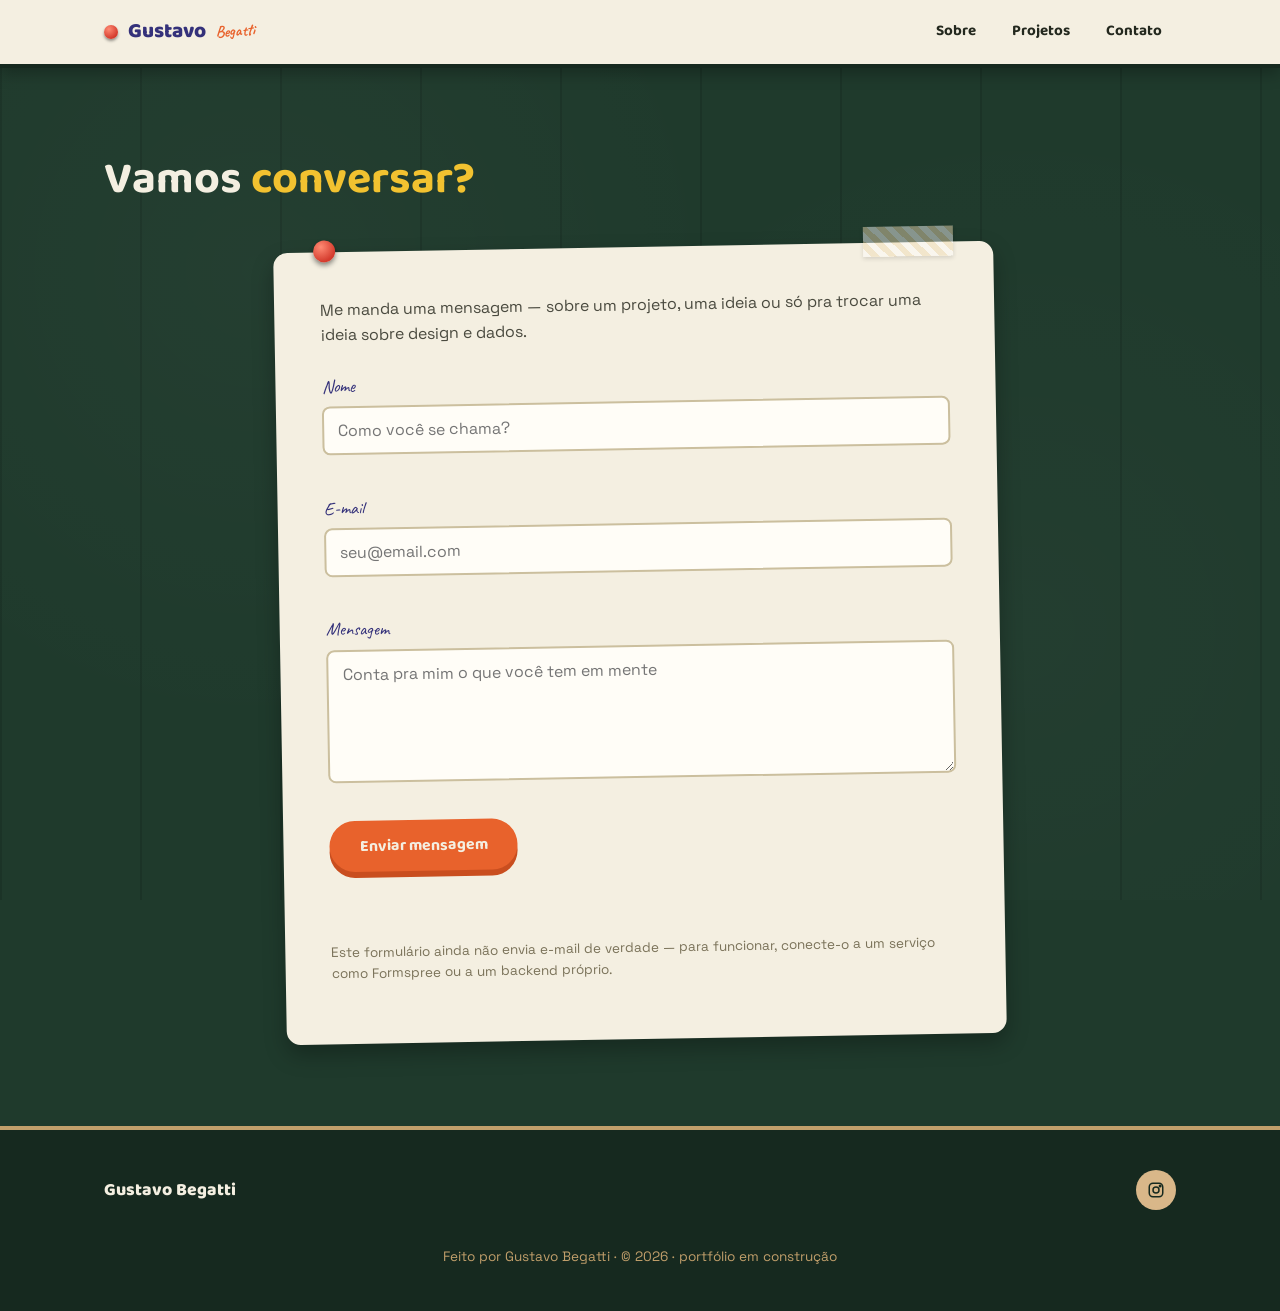
==== pages/contato.html @ 50f49661 "Cria a estrutura inicial das paginas e estilos do mural" ====
<!DOCTYPE html>
<html lang="pt-BR">
<head>
  <meta charset="UTF-8">
  <meta name="viewport" content="width=device-width, initial-scale=1.0">
  <title>Contato — Gustavo Begatti</title>
  <meta name="description" content="Entre em contato com Gustavo Begatti.">
  <link rel="stylesheet" href="../css/style.css">
</head>
<body class="fundo-corticha">

  <!-- ===================== CABEÇALHO ===================== -->
  <header class="cabecalho">
    <div class="container">
      <a href="../index.html" class="marca">
        <span class="pino" aria-hidden="true"></span>
        Gustavo <span class="assinatura">Begatti</span>
      </a>

      <button class="menu-toggle" id="menuToggle" aria-expanded="false" aria-controls="navPrincipal">
        <span></span><span></span><span></span>
        <span class="visually-hidden">Abrir menu</span>
      </button>

      <nav class="nav-principal" id="navPrincipal" aria-label="Navegação principal">
        <ul>
          <li><a href="../index.html">Sobre</a></li>
          <li><a href="projetos.html">Projetos</a></li>
          <li><a href="contato.html" aria-current="page">Contato</a></li>
        </ul>
      </nav>
    </div>
  </header>

  <main>

    <!-- ===================== CONTATO ===================== -->
    <section class="secao" aria-label="Contato">
      <div class="container">
        <div class="secao-cabecalho">
          <h2 class="secao-titulo">Vamos <span class="marcador">conversar?</span></h2>
        </div>

        <div class="contato-caixa cartao-papel">
          <span class="fita" aria-hidden="true"></span>
          <span class="pino-vermelho" aria-hidden="true"></span>
          <p class="contato-lead">Me manda uma mensagem — sobre um projeto, uma ideia ou só pra trocar uma ideia sobre design e dados.</p>

          <form class="formulario" id="formContato" action="#" method="post" novalidate>
            <div class="campo">
              <label for="nome">Nome</label>
              <input type="text" id="nome" name="nome" placeholder="Como você se chama?">
              <span class="erro-campo" id="erro-nome"></span>
            </div>
            <div class="campo">
              <label for="email">E-mail</label>
              <input type="email" id="email" name="email" placeholder="seu@email.com">
              <span class="erro-campo" id="erro-email"></span>
            </div>
            <div class="campo">
              <label for="mensagem">Mensagem</label>
              <textarea id="mensagem" name="mensagem" rows="5" placeholder="Conta pra mim o que você tem em mente"></textarea>
              <span class="erro-campo" id="erro-mensagem"></span>
            </div>
            <button type="submit" class="botao-enviar">Enviar mensagem</button>
            <p class="form-feedback" id="formFeedback"></p>
            <p class="form-aviso">Este formulário ainda não envia e-mail de verdade — para funcionar, conecte-o a um serviço como Formspree ou a um backend próprio.</p>
          </form>
        </div>
      </div>
    </section>

  </main>

  <!-- ===================== RODAPÉ ===================== -->
  <footer class="rodape">
    <div class="container">
      <span class="rodape-marca">Gustavo Begatti</span>

      <ul class="rodape-redes">
        <li>
          <a href="https://instagram.com/gustavo_begatt" target="_blank" rel="noopener noreferrer" aria-label="Instagram de Gustavo">
            <svg viewBox="0 0 24 24" fill="none" stroke="currentColor" stroke-width="2"><rect x="3" y="3" width="18" height="18" rx="5"/><circle cx="12" cy="12" r="4"/><circle cx="17.5" cy="6.5" r="1"/></svg>
          </a>
        </li>
      </ul>

      <p class="rodape-copy">Feito por Gustavo Begatti · © 2026 · portfólio em construção</p>
    </div>
  </footer>

  <script src="../js/script.js" defer></script>
</body>
</html>
---- css/style.css ----
/* =========================================================
   Gustavo Begatti — Portfólio
   Estética: mural de cortiça / scrapbook
   ========================================================= */

@import url('https://fonts.googleapis.com/css2?family=Baloo+2:wght@500;700;800&family=Space+Grotesk:wght@400;500;700&family=Caveat:wght@600;700&display=swap');

:root {
  /* Paleta */
  --verde-quadro: #1f3a2c;
  --verde-quadro-escuro: #16291f;
  --cortica: #d9b789;
  --cortica-escura: #c19f6b;
  --creme: #f4efe1;
  --laranja: #e8622c;
  --laranja-escuro: #c94e1f;
  --azul-tinta: #34317a;
  --amarelo: #f2c230;
  --vermelho-pin: #d43b2d;
  --texto: #23281e;
  --texto-claro: #f4efe1;

  /* Tipografia */
  --fonte-display: 'Baloo 2', system-ui, sans-serif;
  --fonte-corpo: 'Space Grotesk', system-ui, sans-serif;
  --fonte-mao: 'Caveat', cursive;

  --largura-max: 1120px;
  --radius-papel: 14px;
}

*, *::before, *::after { box-sizing: border-box; }

html {
  scroll-behavior: smooth;
}

@media (prefers-reduced-motion: reduce) {
  html { scroll-behavior: auto; }
  *, *::before, *::after {
    animation-duration: 0.01ms !important;
    animation-iteration-count: 1 !important;
    transition-duration: 0.01ms !important;
  }
}

body {
  margin: 0;
  font-family: var(--fonte-corpo);
  color: var(--texto);
  background: var(--verde-quadro);
  line-height: 1.55;
}

img { max-width: 100%; display: block; }

a {
  color: inherit;
  text-decoration: none;
}

h1, h2, h3, h4 {
  font-family: var(--fonte-display);
  margin: 0;
  line-height: 1.05;
}

p { margin: 0 0 1em; }

.container {
  width: 100%;
  max-width: var(--largura-max);
  margin: 0 auto;
  padding: 0 24px;
}

.visually-hidden {
  position: absolute;
  width: 1px; height: 1px;
  overflow: hidden;
  clip: rect(0 0 0 0);
  white-space: nowrap;
}

:focus-visible {
  outline: 3px solid var(--amarelo);
  outline-offset: 3px;
}

.rotulo {
  font-family: var(--fonte-mao);
  font-size: 1.4rem;
  color: var(--laranja);
  font-weight: 700;
}

/* =========================================================
   Textura de fundo — parede de cortiça
   ========================================================= */

.fundo-corticha {
  background-color: var(--verde-quadro);
  background-image:
    radial-gradient(circle at 20% 30%, rgba(255,255,255,0.025) 0, transparent 40%),
    radial-gradient(circle at 80% 70%, rgba(255,255,255,0.02) 0, transparent 45%),
    repeating-linear-gradient(90deg, rgba(0,0,0,0.12) 0 2px, transparent 2px 140px);
  background-attachment: fixed;
}

/* =========================================================
   Cabeçalho / Navegação
   ========================================================= */

.cabecalho {
  position: sticky;
  top: 0;
  z-index: 50;
  background: var(--creme);
  border-bottom: 4px solid var(--verde-quadro-escuro);
  box-shadow: 0 6px 14px rgba(0,0,0,0.25);
}

.cabecalho .container {
  display: flex;
  align-items: center;
  justify-content: space-between;
  padding-top: 12px;
  padding-bottom: 12px;
}

.marca {
  display: flex;
  align-items: center;
  gap: 10px;
  font-family: var(--fonte-display);
  font-weight: 800;
  font-size: 1.3rem;
  color: var(--azul-tinta);
}

.marca .pino {
  width: 14px;
  height: 14px;
  border-radius: 50%;
  background: radial-gradient(circle at 35% 30%, #ff8a73, var(--vermelho-pin) 70%);
  box-shadow: 0 2px 3px rgba(0,0,0,0.4);
  flex-shrink: 0;
}

.marca .assinatura {
  font-family: var(--fonte-mao);
  color: var(--laranja);
  font-size: 1rem;
  transform: rotate(-4deg);
}

.menu-toggle {
  display: none;
  flex-direction: column;
  gap: 5px;
  background: none;
  border: 2px solid var(--verde-quadro);
  border-radius: 8px;
  padding: 8px 10px;
  cursor: pointer;
}
.menu-toggle span {
  width: 22px;
  height: 3px;
  background: var(--verde-quadro);
  border-radius: 2px;
}

.nav-principal ul {
  list-style: none;
  display: flex;
  gap: 8px;
  margin: 0;
  padding: 0;
}

.nav-principal a {
  display: inline-block;
  font-family: var(--fonte-display);
  font-weight: 700;
  font-size: 0.95rem;
  color: var(--texto);
  padding: 8px 14px;
  border-radius: 999px;
  transition: background 0.2s ease, color 0.2s ease, transform 0.15s ease;
}

.nav-principal a:hover,
.nav-principal a:focus-visible {
  background: var(--laranja);
  color: var(--creme);
  transform: translateY(-2px);
}

/* =========================================================
   Elementos de "mural": fita, pino, papel rasgado
   ========================================================= */

.fita {
  position: absolute;
  width: 90px;
  height: 30px;
  background: repeating-linear-gradient(45deg, rgba(255,255,255,0.55) 0 6px, rgba(240,220,180,0.55) 6px 12px);
  opacity: 0.85;
  box-shadow: 0 2px 4px rgba(0,0,0,0.15);
}

.pino-vermelho {
  position: absolute;
  width: 22px;
  height: 22px;
  border-radius: 50%;
  background: radial-gradient(circle at 35% 30%, #ff8a73, var(--vermelho-pin) 70%);
  box-shadow: 0 3px 5px rgba(0,0,0,0.45);
  z-index: 3;
}

.cartao-papel {
  background: var(--creme);
  border-radius: var(--radius-papel);
  box-shadow: 0 10px 22px rgba(0,0,0,0.28);
  position: relative;
}

/* =========================================================
   Hero / Sobre
   ========================================================= */

.hero {
  padding: 72px 0 96px;
  position: relative;
  overflow: hidden;
}

.hero-quadro {
  position: relative;
  padding: 56px 40px;
  border-radius: 22px;
  background: var(--cortica);
  background-image:
    radial-gradient(circle, rgba(0,0,0,0.09) 1px, transparent 1.4px);
  background-size: 9px 9px;
  border: 10px solid #8a5a30;
  box-shadow: 0 20px 45px rgba(0,0,0,0.4), inset 0 0 0 2px rgba(255,255,255,0.08);
}

.hero-selo {
  position: absolute;
  top: -26px;
  left: -18px;
  width: 118px;
  height: 118px;
  transform: rotate(-14deg);
  z-index: 4;
}

.hero-nota {
  position: absolute;
  top: -20px;
  right: 24px;
  width: 150px;
  background: #fbe98a;
  padding: 14px 14px 30px;
  transform: rotate(4deg);
  box-shadow: 0 8px 16px rgba(0,0,0,0.3);
  font-family: var(--fonte-mao);
  font-size: 1.15rem;
  color: #4a3a10;
  line-height: 1.15;
}
.hero-nota .pino-vermelho { top: -14px; left: 50%; transform: translateX(-50%); }

.hero-conteudo {
  display: grid;
  grid-template-columns: 260px 1fr;
  gap: 44px;
  align-items: center;
  margin-top: 40px;
}

.hero-titulo {
  font-size: clamp(2.4rem, 6vw, 4.2rem);
  color: var(--azul-tinta);
  -webkit-text-stroke: 2px var(--amarelo);
  paint-order: stroke fill;
  letter-spacing: 0.5px;
}

.hero-titulo .destaque {
  color: var(--laranja);
  -webkit-text-stroke: 2px var(--creme);
}

.hero-cargo {
  display: inline-block;
  margin-top: 14px;
  background: var(--verde-quadro);
  color: var(--creme);
  font-family: var(--fonte-display);
  font-weight: 700;
  padding: 8px 18px;
  border-radius: 999px;
  transform: rotate(-2deg);
  font-size: 0.95rem;
}

.hero-bio {
  margin-top: 20px;
  font-size: 1.05rem;
  max-width: 46ch;
  color: var(--texto);
}

.hero-bio strong { color: var(--laranja-escuro); }

.hero-idade {
  position: absolute;
  bottom: -18px;
  right: -14px;
  background: var(--amarelo);
  color: var(--texto);
  font-family: var(--fonte-display);
  font-weight: 800;
  font-size: 1.6rem;
  width: 92px;
  height: 92px;
  border-radius: 50%;
  display: flex;
  align-items: center;
  justify-content: center;
  text-align: center;
  transform: rotate(8deg);
  box-shadow: 0 8px 16px rgba(0,0,0,0.35);
  border: 3px dashed var(--laranja-escuro);
  z-index: 4;
}
.hero-idade span { display: block; font-size: 0.7rem; font-family: var(--fonte-corpo); font-weight: 700; }

/* Foto polaroid */
.polaroid {
  position: relative;
  background: #fff;
  padding: 14px 14px 46px;
  border-radius: 4px;
  box-shadow: 0 16px 30px rgba(0,0,0,0.4);
  transform: rotate(-5deg);
  transition: transform 0.25s ease;
}
.polaroid:hover { transform: rotate(-2deg) scale(1.02); }

.polaroid .foto-placeholder {
  aspect-ratio: 4 / 5;
  width: 100%;
  border-radius: 2px;
  background:
    linear-gradient(135deg, var(--laranja) 0%, var(--azul-tinta) 100%);
  display: flex;
  align-items: center;
  justify-content: center;
  color: var(--creme);
  font-family: var(--fonte-display);
  font-weight: 800;
  font-size: 3rem;
}

.polaroid figcaption {
  position: absolute;
  bottom: 10px;
  left: 0;
  right: 0;
  text-align: center;
  font-family: var(--fonte-mao);
  font-size: 1.2rem;
  color: #333;
}

.polaroid .fita {
  top: -14px;
  left: 50%;
  transform: translateX(-50%) rotate(-3deg);
}

/* =========================================================
   Seções gerais
   ========================================================= */

.secao {
  padding: 88px 0;
  position: relative;
}

.secao-cabecalho {
  margin-bottom: 44px;
  position: relative;
  display: inline-block;
}

.secao-titulo {
  font-size: clamp(2rem, 4vw, 2.8rem);
  color: var(--creme);
}

.secao-titulo .marcador {
  color: var(--amarelo);
}

.secao-descricao {
  color: var(--cortica);
  max-width: 60ch;
  margin-top: 10px;
  font-size: 1.02rem;
}

/* =========================================================
   Projetos
   ========================================================= */

.grade-projetos {
  display: grid;
  grid-template-columns: repeat(3, 1fr);
  gap: 34px;
}

.card-projeto {
  padding: 30px 26px 28px;
  display: flex;
  flex-direction: column;
  gap: 14px;
  min-height: 340px;
}

.card-projeto:nth-child(1) { transform: rotate(-2deg); }
.card-projeto:nth-child(2) { transform: rotate(1.5deg); }
.card-projeto:nth-child(3) { transform: rotate(-1deg); }

.card-projeto:hover { transform: translateY(-6px) rotate(0deg); transition: transform 0.25s ease; }

.card-projeto .fita { top: -14px; left: 24px; transform: rotate(-8deg); }

.card-categoria {
  align-self: flex-start;
  font-family: var(--fonte-display);
  font-weight: 700;
  font-size: 0.78rem;
  letter-spacing: 0.4px;
  text-transform: uppercase;
  color: var(--creme);
  padding: 5px 12px;
  border-radius: 999px;
}

.card-projeto[data-cat="design"] .card-categoria { background: var(--laranja); }
.card-projeto[data-cat="banco"] .card-categoria { background: var(--azul-tinta); }
.card-projeto[data-cat="dados"] .card-categoria { background: var(--verde-quadro); }

.card-projeto .icone {
  width: 46px;
  height: 46px;
}

.card-projeto h3 {
  font-size: 1.4rem;
  color: var(--texto);
}

.card-projeto p {
  color: #4a4a3f;
  font-size: 0.96rem;
  flex-grow: 1;
}

.card-projeto .ver-pdf {
  align-self: flex-start;
  font-family: var(--fonte-display);
  font-weight: 700;
  font-size: 0.9rem;
  color: var(--laranja-escuro);
  border-bottom: 2px solid var(--laranja-escuro);
  padding-bottom: 2px;
}
.card-projeto .ver-pdf:hover { color: var(--verde-quadro); border-color: var(--verde-quadro); }

/* =========================================================
   Contato
   ========================================================= */

.contato-caixa {
  position: relative;
  padding: 46px;
  max-width: 720px;
  margin: 0 auto;
  transform: rotate(-1deg);
}

.contato-caixa .fita { top: -16px; right: 40px; }
.contato-caixa .pino-vermelho { top: -12px; left: 40px; }

.contato-lead {
  color: #4a4a3f;
  margin-bottom: 24px;
}

.formulario {
  display: grid;
  gap: 18px;
}

.campo {
  display: flex;
  flex-direction: column;
  gap: 6px;
}

.campo label {
  font-family: var(--fonte-mao);
  font-size: 1.15rem;
  color: var(--azul-tinta);
}

.campo input,
.campo textarea {
  font-family: var(--fonte-corpo);
  font-size: 1rem;
  padding: 12px 14px;
  border: 2px solid #cbbf9e;
  border-radius: 8px;
  background: #fffdf7;
  color: var(--texto);
  resize: vertical;
}

.campo input:focus,
.campo textarea:focus {
  border-color: var(--laranja);
}

.botao-enviar {
  justify-self: start;
  font-family: var(--fonte-display);
  font-weight: 700;
  font-size: 1rem;
  color: var(--creme);
  background: var(--laranja);
  border: none;
  padding: 13px 30px;
  border-radius: 999px;
  cursor: pointer;
  box-shadow: 0 6px 0 var(--laranja-escuro);
  transition: transform 0.15s ease, box-shadow 0.15s ease;
}
.botao-enviar:hover {
  transform: translateY(2px);
  box-shadow: 0 4px 0 var(--laranja-escuro);
}
.botao-enviar:active {
  transform: translateY(6px);
  box-shadow: 0 0 0 var(--laranja-escuro);
}

.form-aviso {
  margin-top: 10px;
  font-size: 0.85rem;
  color: #7a7259;
}

/* Validação do formulário (JS) */
.erro-campo {
  display: block;
  min-height: 1.1em;
  font-size: 0.82rem;
  color: var(--vermelho-pin);
  font-family: var(--fonte-corpo);
}

.campo input.campo-invalido,
.campo textarea.campo-invalido {
  border-color: var(--vermelho-pin);
  background: #fff3f0;
}

.form-feedback {
  margin: 4px 0 0;
  font-family: var(--fonte-display);
  font-weight: 700;
  font-size: 0.95rem;
  min-height: 1.3em;
}

.form-feedback.feedback-sucesso { color: #2f7a4d; }
.form-feedback.feedback-erro { color: var(--vermelho-pin); }

/* =========================================================
   Rodapé
   ========================================================= */

.rodape {
  background: var(--verde-quadro-escuro);
  padding: 40px 0 30px;
  border-top: 4px solid var(--cortica-escura);
}

.rodape .container {
  display: flex;
  flex-wrap: wrap;
  align-items: center;
  justify-content: space-between;
  gap: 18px;
}

.rodape-marca {
  font-family: var(--fonte-display);
  font-weight: 800;
  color: var(--creme);
  font-size: 1.1rem;
}

.rodape-redes {
  display: flex;
  gap: 14px;
  list-style: none;
  padding: 0;
  margin: 0;
}

.rodape-redes a {
  display: inline-flex;
  align-items: center;
  justify-content: center;
  width: 40px;
  height: 40px;
  border-radius: 50%;
  background: var(--cortica);
  color: var(--verde-quadro-escuro);
  transition: background 0.2s ease, transform 0.2s ease;
}
.rodape-redes a:hover { background: var(--laranja); color: var(--creme); transform: translateY(-3px); }
.rodape-redes svg { width: 18px; height: 18px; }

.rodape-copy {
  width: 100%;
  text-align: center;
  color: var(--cortica-escura);
  font-size: 0.85rem;
  margin-top: 18px;
}

/* =========================================================
   Página de projeto (pages/*.html)
   ========================================================= */

.projeto-topo {
  padding: 48px 0 32px;
}

.voltar {
  display: inline-flex;
  align-items: center;
  gap: 6px;
  font-family: var(--fonte-display);
  font-weight: 700;
  color: var(--amarelo);
  margin-bottom: 20px;
}
.voltar:hover { color: var(--creme); }

.projeto-cabecalho h1 {
  color: var(--creme);
  font-size: clamp(2rem, 5vw, 3rem);
}

.projeto-tags {
  display: flex;
  gap: 10px;
  margin: 16px 0 8px;
  flex-wrap: wrap;
}

.projeto-tag {
  font-family: var(--fonte-display);
  font-weight: 700;
  font-size: 0.8rem;
  text-transform: uppercase;
  color: var(--verde-quadro-escuro);
  background: var(--amarelo);
  padding: 5px 14px;
  border-radius: 999px;
}

.projeto-descricao {
  color: var(--cortica);
  max-width: 65ch;
  margin-top: 16px;
}

.pdf-caixa {
  padding: 24px;
  margin: 12px 0 70px;
}

.pdf-visualizador {
  width: 100%;
  height: 80vh;
  border: none;
  border-radius: 8px;
  background: #3a3a3a;
}

.pdf-acoes {
  display: flex;
  gap: 14px;
  margin-top: 18px;
  flex-wrap: wrap;
}

.botao-secundario {
  font-family: var(--fonte-display);
  font-weight: 700;
  font-size: 0.95rem;
  color: var(--creme);
  background: var(--azul-tinta);
  padding: 12px 24px;
  border-radius: 999px;
  display: inline-block;
}
.botao-secundario:hover { background: var(--laranja); }

/* =========================================================
   Responsivo
   ========================================================= */

@media (max-width: 860px) {
  .hero-conteudo { grid-template-columns: 1fr; text-align: center; }
  .polaroid { justify-self: center; width: 220px; margin: 0 auto; }
  .hero-idade { right: 10px; }
  .grade-projetos { grid-template-columns: 1fr; }
  .hero-nota { display: none; }
}

@media (max-width: 700px) {
  .nav-principal {
    position: absolute;
    top: 100%;
    left: 0;
    right: 0;
    background: var(--creme);
    border-bottom: 4px solid var(--verde-quadro-escuro);
    display: none;
  }
  .nav-principal.aberto { display: block; }
  .nav-principal ul { flex-direction: column; padding: 12px 24px 20px; }
  .menu-toggle { display: flex; }
  .hero-quadro { padding: 40px 20px; }
  .contato-caixa { padding: 28px 22px; }
  .pdf-visualizador { height: 60vh; }
}
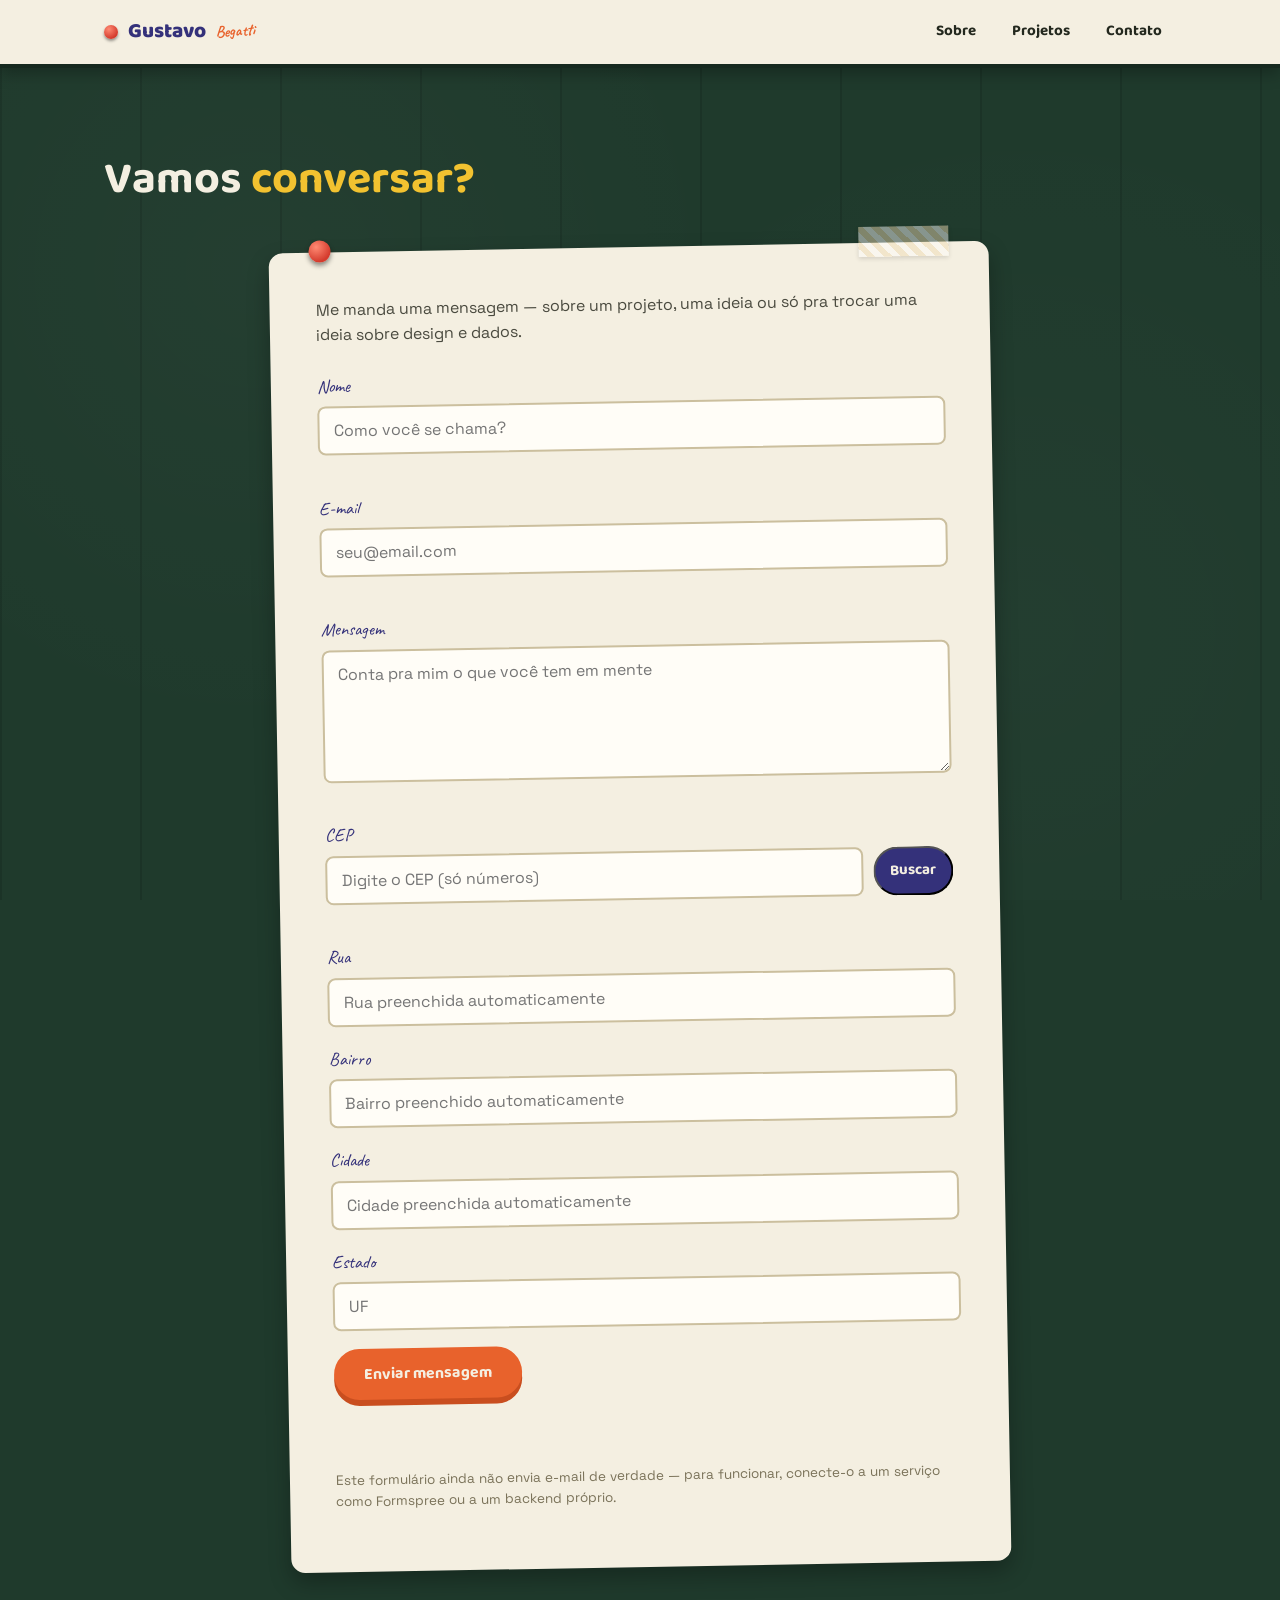
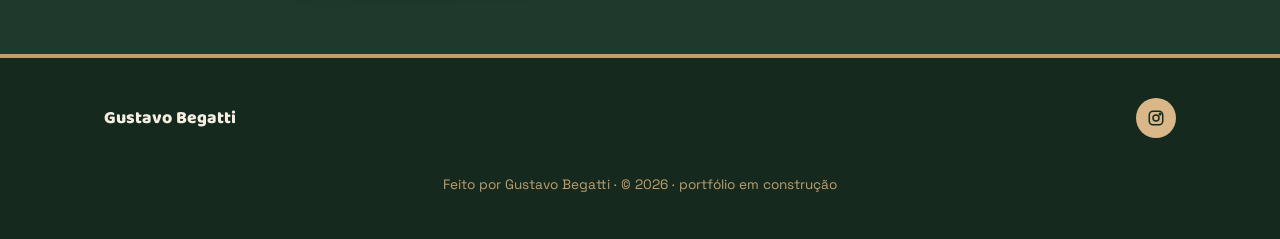
==== commit 6bc509cc: "Adiciona busca de CEP com API do ViaCEP na pagina de contato" ====
--- a/pages/contato.html
+++ b/pages/contato.html
@@ -52,16 +52,50 @@
               <input type="text" id="nome" name="nome" placeholder="Como você se chama?">
               <span class="erro-campo" id="erro-nome"></span>
             </div>
+            
             <div class="campo">
               <label for="email">E-mail</label>
               <input type="email" id="email" name="email" placeholder="seu@email.com">
               <span class="erro-campo" id="erro-email"></span>
             </div>
+            
             <div class="campo">
               <label for="mensagem">Mensagem</label>
               <textarea id="mensagem" name="mensagem" rows="5" placeholder="Conta pra mim o que você tem em mente"></textarea>
               <span class="erro-campo" id="erro-mensagem"></span>
             </div>
+
+            <!-- ===== CAMPOS DE CEP E ENDEREÇO ===== -->
+            <div class="campo">
+              <label for="cep">CEP</label>
+              <div style="display: flex; gap: 10px;">
+                <input type="text" id="cep" name="cep" placeholder="Digite o CEP (só números)" maxlength="9" style="flex: 1;">
+                <button type="button" id="btnBuscarCep" class="botao-secundario" style="padding: 0 15px; cursor: pointer;">Buscar</button>
+              </div>
+              <span class="erro-campo" id="erro-cep"></span>
+            </div>
+
+            <div class="campo">
+              <label for="rua">Rua</label>
+              <input type="text" id="rua" name="rua" placeholder="Rua preenchida automaticamente">
+            </div>
+
+            <div class="campo">
+              <label for="bairro">Bairro</label>
+              <input type="text" id="bairro" name="bairro" placeholder="Bairro preenchido automaticamente">
+            </div>
+
+            <div class="campo">
+              <label for="cidade">Cidade</label>
+              <input type="text" id="cidade" name="cidade" placeholder="Cidade preenchida automaticamente">
+            </div>
+
+            <div class="campo">
+              <label for="estado">Estado</label>
+              <input type="text" id="estado" name="estado" placeholder="UF">
+            </div>
+            <!-- =================================== -->
+
             <button type="submit" class="botao-enviar">Enviar mensagem</button>
             <p class="form-feedback" id="formFeedback"></p>
             <p class="form-aviso">Este formulário ainda não envia e-mail de verdade — para funcionar, conecte-o a um serviço como Formspree ou a um backend próprio.</p>
